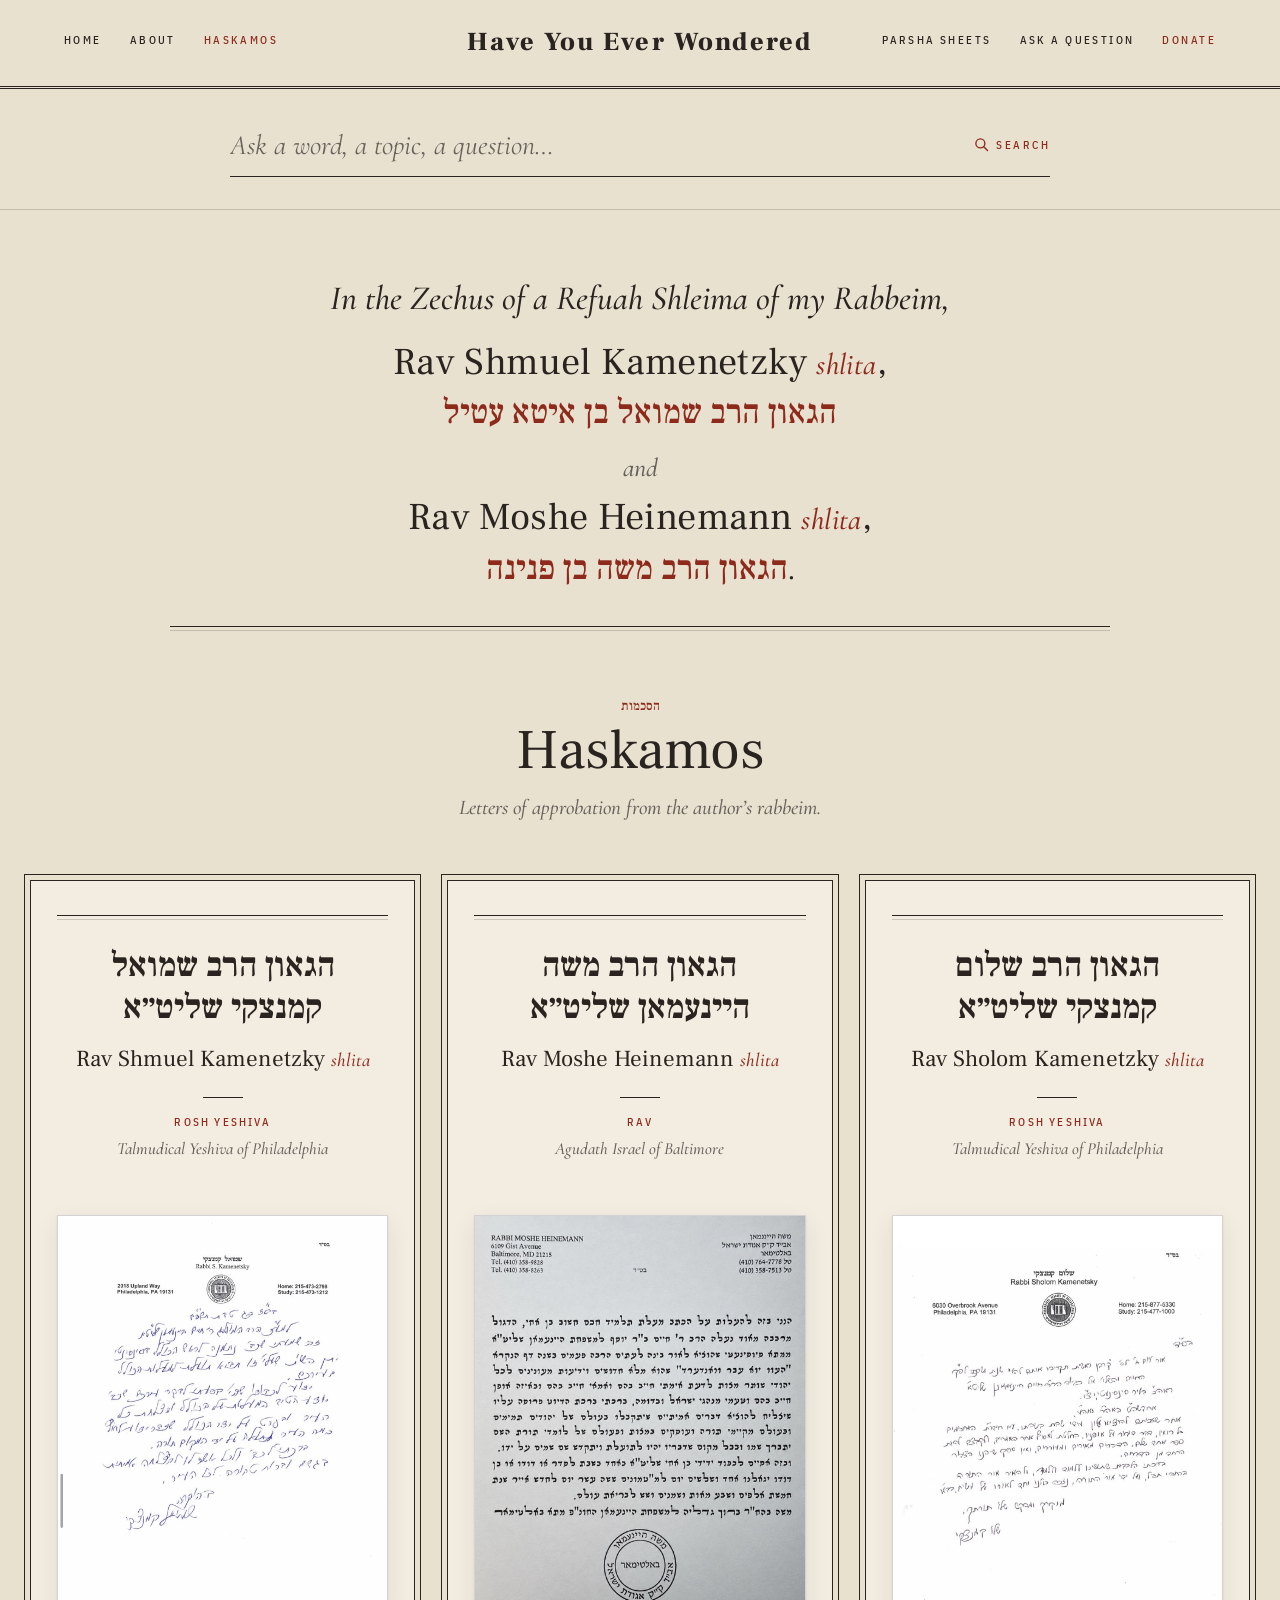
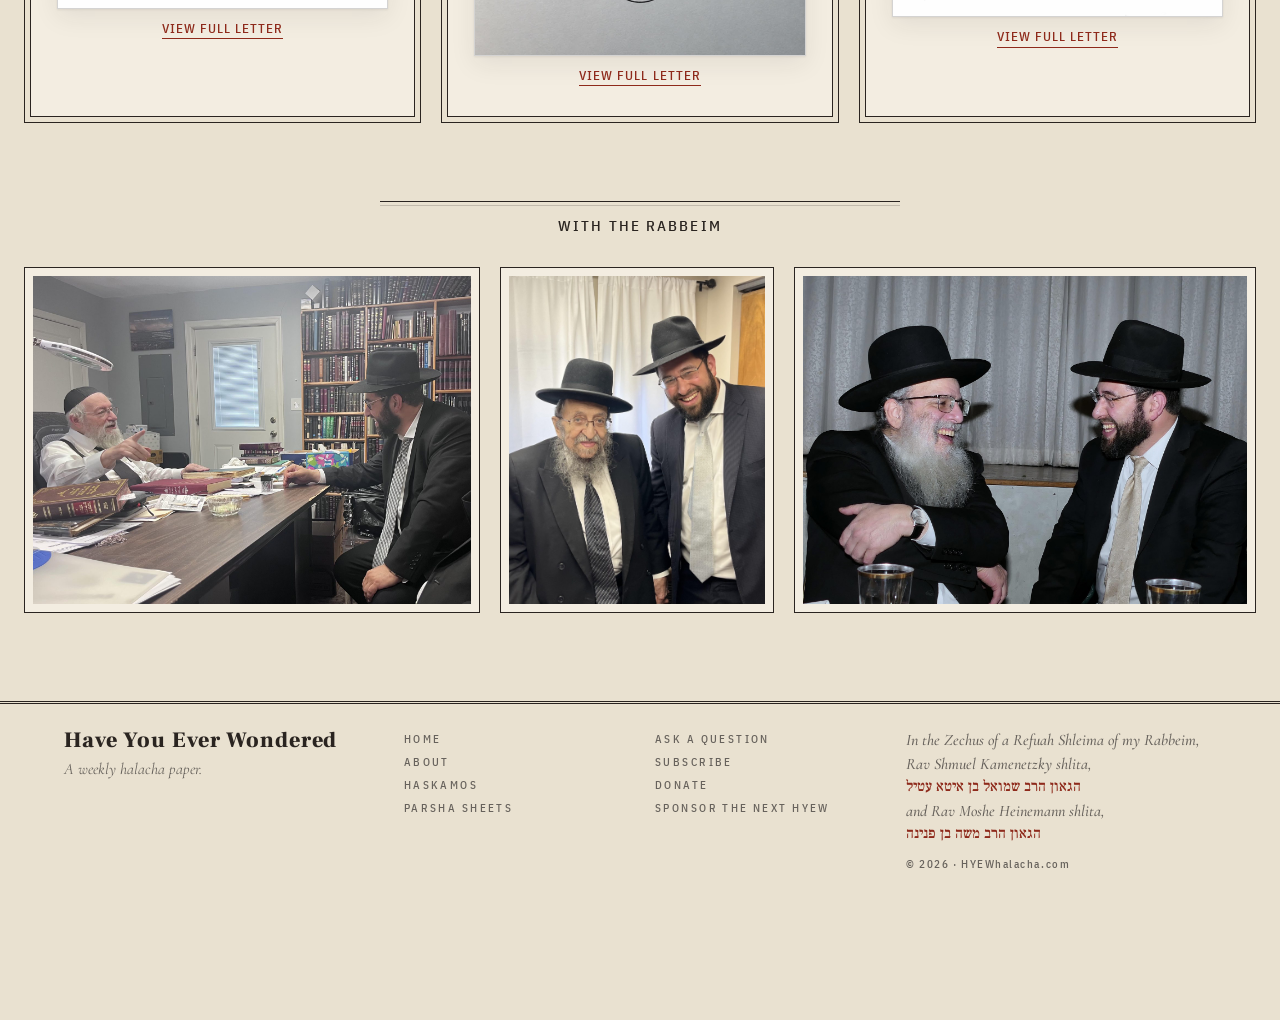
==== haskamos.html @ d913b3d7 "Strip the sample-excerpt label from parsha list leads List excerpts now start with the body text, no" ====
<!doctype html>
<html lang="en-US">
<head>
  <meta charset="utf-8">
  <meta name="viewport" content="width=device-width, initial-scale=1">
  <title>Haskamos — Have You Ever Wondered</title>
  <link rel="preconnect" href="https://fonts.googleapis.com">
  <link rel="preconnect" href="https://fonts.gstatic.com" crossorigin>
  <link href="https://fonts.googleapis.com/css2?family=Cormorant+Garamond:ital,wght@0,400;0,500;0,600;1,400;1,500&family=Frank+Ruhl+Libre:wght@400;500;700;900&family=IBM+Plex+Sans+Condensed:wght@400;500&display=swap" rel="stylesheet">
  <link rel="stylesheet" href="css/styles.css?v=20261117t">
</head>
<body data-page="haskamos" data-base="" data-search="below">
  <div id="site-header"></div>
  <main id="main">
    <div class="wrap hask-page">
      <section class="dedication" aria-label="Dedication">
        <p class="ded-text">
          <span class="ln lead">In the Zechus of a Refuah Shleima of my&nbsp;Rabbeim,</span>
          <span class="nm">Rav Shmuel Kamenetzky <i>shlita</i>,</span>
          <span class="ln"><span class="heb" lang="he" dir="rtl">הגאון הרב שמואל בן איטא עטיל</span></span>
          <span class="and">and</span>
          <span class="nm">Rav Moshe Heinemann <i>shlita</i>,</span>
          <span class="ln"><span class="heb" lang="he" dir="rtl">הגאון הרב משה בן פנינה</span>.</span>
        </p>
        <div class="orn" aria-hidden="true"><span></span></div>
      </section>

      <header class="page-head hask-head">
        <div class="kicker sc red"><span lang="he" dir="rtl">הסכמות</span></div>
        <h1>Haskamos</h1>
        <p class="lede">Letters of approbation from the author’s rabbeim.</p>
      </header>

      <div class="hk-seals">
        <article class="hk-seal" id="rav-shmuel-kamenetzky">
          <div class="hk-orn" aria-hidden="true"><span></span></div>
          <p class="hk-he" lang="he" dir="rtl">הגאון הרב שמואל קמנצקי שליט״א</p>
          <h2>Rav Shmuel Kamenetzky <i>shlita</i></h2>
          <div class="hk-rule" aria-hidden="true"></div>
          <p class="hk-role sc">Rosh Yeshiva</p>
          <p class="hk-place">Talmudical Yeshiva of Philadelphia</p>
          <a class="hk-letter" href="img/haskamos/letter-rav-shmuel-kamenetzky.jpg" target="_blank" rel="noopener" aria-label="Open the full haskama letter from Rav Shmuel Kamenetzky">
            <img src="img/haskamos/letter-rav-shmuel-kamenetzky.jpg" alt="Haskama letter from Rav Shmuel Kamenetzky, full page" loading="lazy" decoding="async">
            <span class="hk-open sc">View full letter</span>
          </a>
        </article>

        <article class="hk-seal" id="rav-moshe-heinemann">
          <div class="hk-orn" aria-hidden="true"><span></span></div>
          <p class="hk-he" lang="he" dir="rtl">הגאון הרב משה היינעמאן שליט״א</p>
          <h2>Rav Moshe Heinemann <i>shlita</i></h2>
          <div class="hk-rule" aria-hidden="true"></div>
          <p class="hk-role sc">Rav</p>
          <p class="hk-place">Agudath Israel of Baltimore</p>
          <a class="hk-letter" href="img/haskamos/letter-rav-moshe-heinemann.jpg" target="_blank" rel="noopener" aria-label="Open the full haskama letter from Rav Moshe Heinemann">
            <img src="img/haskamos/letter-rav-moshe-heinemann.jpg" alt="Haskama letter from Rav Moshe Heinemann, full page" loading="lazy" decoding="async">
            <span class="hk-open sc">View full letter</span>
          </a>
        </article>

        <article class="hk-seal" id="rav-sholom-kamenetzky">
          <div class="hk-orn" aria-hidden="true"><span></span></div>
          <p class="hk-he" lang="he" dir="rtl">הגאון הרב שלום קמנצקי שליט״א</p>
          <h2>Rav Sholom Kamenetzky <i>shlita</i></h2>
          <div class="hk-rule" aria-hidden="true"></div>
          <p class="hk-role sc">Rosh Yeshiva</p>
          <p class="hk-place">Talmudical Yeshiva of Philadelphia</p>
          <a class="hk-letter" href="img/haskamos/letter-rav-sholom-kamenetzky.jpg" target="_blank" rel="noopener" aria-label="Open the full haskama letter from Rav Sholom Kamenetzky">
            <img src="img/haskamos/letter-rav-sholom-kamenetzky.jpg" alt="Haskama letter from Rav Sholom Kamenetzky, full page" loading="lazy" decoding="async">
            <span class="hk-open sc">View full letter</span>
          </a>
        </article>
      </div>


      <section class="hk-photos" aria-label="Photos">
        <div class="hk-photos-head">
          <div class="hk-orn" aria-hidden="true"><span></span></div>
          <h2 class="sc">With the Rabbeim</h2>
        </div>
        <div class="hk-photo-row">
          <a href="img/haskamos/photo-1.jpg" target="_blank" rel="noopener"><img src="img/haskamos/photo-1.jpg" alt="The author with one of his rabbeim" loading="lazy" decoding="async"></a>
          <a href="img/haskamos/photo-2.jpg" target="_blank" rel="noopener"><img src="img/haskamos/photo-2.jpg" alt="The author with one of his rabbeim" loading="lazy" decoding="async"></a>
          <a href="img/haskamos/photo-3.jpg" target="_blank" rel="noopener"><img src="img/haskamos/photo-3.jpg" alt="The author with one of his rabbeim" loading="lazy" decoding="async"></a>
        </div>
      </section>
    </div>
  </main>
  <div id="site-footer"></div>
  <script src="js/data.js?v=20261117t"></script>
  <script src="js/glossary.js?v=20261117t"></script>
  <script src="js/site.js?v=20261117t"></script>
</body>
</html>
---- css/styles.css ----
/* Have You Ever Wondered — homepage prototype
   Palette and type follow “The Daf” (v1c): parchment, oxblood,
   Frank Ruhl Libre, Cormorant Garamond, IBM Plex Sans Condensed.
   No images. Typography only. */
img { max-width: 100%; height: auto; }
:root {
  --pg: #E9E1D0;
  --sheet: #F3EDE1;
  --ink: #2A2420;
  --rule: #2A242033;
  --red: #8E2A1B;
  --mut: #67625C; /* was #6E6862 (4.23:1 on --pg); now 4.64:1 on --pg, 5.18:1 on --sheet */
  --wrap: 1240px;
}

*, *::before, *::after { box-sizing: border-box; }

html { scroll-behavior: smooth; }

body {
  margin: 0;
  background: var(--pg);
  color: var(--ink);
  font: 400 17px/1.45 "Cormorant Garamond", serif;
  font-variant-numeric: oldstyle-nums;
  min-width: 320px;
  padding-bottom: 110px;
  -webkit-font-smoothing: antialiased;
  -moz-osx-font-smoothing: grayscale;
  text-rendering: optimizeLegibility;
  font-optical-sizing: auto;
}
.vh { position: absolute !important; width: 1px; height: 1px; overflow: hidden; clip: rect(0 0 0 0); white-space: nowrap; }
.linkish { background: none; border: 0; padding: 0; color: var(--red); font: inherit; }

a { color: inherit; text-decoration: none; }
button, input { font: inherit; color: inherit; }
button { cursor: pointer; }

p, h1, h2, h3, blockquote, li, a { text-wrap: pretty; }
h1, h2 { text-wrap: balance; }

.sc {
  font: 500 11px/1.2 "IBM Plex Sans Condensed", sans-serif;
  letter-spacing: .22em;
  text-transform: uppercase;
}
.red { color: var(--red); }
.u { border-bottom: 1px solid currentColor; padding-bottom: 3px; }
.don { color: var(--red); border-bottom: 1px solid var(--red); padding-bottom: 3px; }

.btn {
  display: inline-block;
  background: var(--ink);
  color: var(--pg);
  padding: 15px 24px;
  border: 0;
}
.btn.r { background: var(--red); color: var(--sheet); }
.btn:hover, .btn:focus-visible { opacity: .9; }

.wrap { width: min(var(--wrap), calc(100% - 48px)); margin: 0 auto; }

.skip {
  position: absolute;
  left: 12px;
  top: -100vh;
  background: var(--ink); color: var(--pg);
  padding: 8px 12px;
  z-index: 300;
}
.skip:focus { top: 12px; }

/* ---------- Header ---------- */
header.site {
  border-bottom: 3px double var(--ink);
  padding: 22px 48px;
}
body[data-search="below"] header.site {
  display: grid;
  grid-template-columns: 1fr auto 1fr;
  align-items: center;
  gap: 24px;
  padding: 28px 64px;
}
body[data-search="below"] header.site .nav-l { display: flex; gap: 28px; }
body[data-search="below"] header.site .nav-r { display: flex; gap: 28px; justify-content: flex-end; }
body[data-search="below"] .search-in-header { display: none; }

body[data-search="header"] header.site {
  display: grid;
  grid-template-columns: 1fr auto 1fr;
  grid-template-areas:
    "navl brand navr"
    "search search search";
  align-items: center;
  column-gap: 24px;
  row-gap: 16px;
  padding: 22px 64px 20px;
}
body[data-search="header"] header.site .nav-l { display: flex; gap: 28px; grid-area: navl; }
body[data-search="header"] header.site .nav-r { display: flex; gap: 28px; justify-content: flex-end; grid-area: navr; }
body[data-search="header"] .brand { grid-area: brand; text-align: center; }
body[data-search="header"] .search-in-header { grid-area: search; display: block; }
body[data-search="header"] .search-in-header .search-field input { font-size: 22px; }
body[data-search="header"] .search-band { display: none; }

.brand { text-align: center; color: inherit; }
.brand b {
  display: block;
  font: 900 26px/1.15 "Frank Ruhl Libre", serif;
  letter-spacing: .08em;
  font-weight: 900;
}
.brand i {
  display: block;
  font: italic 400 15px/1.2 "Cormorant Garamond", serif;
  color: var(--red);
  margin-top: 4px;
  letter-spacing: .04em;
}
body[data-search="header"] .brand b { font-size: 26px; }

.menu-btn {
  display: none;
  background: none;
  border: 0;
  padding: 0;
  height: 28px;
  color: var(--ink);
  align-items: center;
  gap: 8px;
  justify-self: start;
  box-sizing: border-box;
}
.menu-btn:hover, .menu-btn:focus-visible, .menu-btn.is-open { color: var(--red); }
.menu-btn:focus { outline: none; }
.menu-btn:focus-visible { outline: 1px solid var(--red); outline-offset: 4px; }
.menu-ic {
  display: block;
  width: 18px;
  height: 14px;
  flex-shrink: 0;
  overflow: visible;
}
.menu-ic rect {
  transform-box: fill-box;
  transform-origin: center;
  transition: transform .2s ease, opacity .2s ease;
}
.menu-btn.is-open .menu-ic .b1 { transform: translateY(6px) rotate(45deg); }
.menu-btn.is-open .menu-ic .b2 { opacity: 0; }
.menu-btn.is-open .menu-ic .b3 { transform: translateY(-6px) rotate(-45deg); }
.menu-lbl { line-height: 1; }

/* ---------- Search ---------- */
.search {
  position: relative;
}
.search-field {
  display: flex;
  align-items: center;
  gap: 12px;
  width: 100%;
  background: transparent;
  border: 0;
  border-bottom: 1px solid var(--ink);
  padding: 8px 0 10px;
}
.search-field input {
  flex: 1;
  border: 0;
  background: transparent;
  font: italic 20px/1.2 "Cormorant Garamond", serif;
  padding: 0;
  margin: 0;
  min-width: 0;
  width: 100%;
  outline: none;
  color: var(--ink);
}
.search-field input::placeholder { color: var(--mut); opacity: 1; }
.search-field input[type="search"] { -webkit-appearance: none; appearance: none; }
.search-field input[type="search"]::-webkit-search-decoration,
.search-field input[type="search"]::-webkit-search-cancel-button { -webkit-appearance: none; }
.search-field button[type="submit"] {
  background: none;
  border: 0;
  color: var(--red);
  padding: 0 0 0 8px;
  flex-shrink: 0;
}
.search-field:focus-within { border-bottom-color: var(--red); }

.search-band {
  border-bottom: 1px solid var(--rule);
  padding: 28px 0 32px;
}
.search-band .search { max-width: 820px; margin: 0 auto; }
.search-band .kicker {
  margin: 0 0 10px;
  color: var(--red);
  text-align: center;
}
.search-band .search-field {
  padding: 12px 0 14px;
}
.search-band .search-field input { font-size: 28px; }

.search-drop {
  position: absolute;
  top: calc(100% + 10px);
  left: 0;
  right: 0;
  background: var(--sheet);
  border: 1px solid var(--rule);
  outline: 1px solid var(--rule);
  outline-offset: 4px;
  z-index: 50;
  max-height: min(70vh, 560px);
  overflow: auto;
  padding: 16px 20px 20px;
  box-shadow: none;
}
.search-band .search-drop { left: 0; right: 0; }
.search-drop[hidden], .search-drop:empty { display: none; }

.drop-group { margin-top: 14px; }
.drop-group:first-child { margin-top: 0; }
.drop-group h3 {
  margin: 0 0 8px;
  padding-bottom: 6px;
  border-bottom: 1px solid var(--rule);
  color: var(--red);
  font: 700 12px/1 "Frank Ruhl Libre", serif;
  letter-spacing: .16em;
  text-transform: uppercase;
}
.drop-item {
  display: block;
  width: 100%;
  text-align: left;
  background: none;
  border: 0;
  border-bottom: 1px dotted var(--rule);
  padding: 10px 4px;
  font: 500 18px/1.3 "Cormorant Garamond", serif;
  cursor: pointer;
}
.drop-item:hover, .drop-item:focus-visible { color: var(--red); }
.drop-item .meta {
  display: block;
  margin-top: 2px;
  color: var(--mut);
  font: 500 11px/1.2 "IBM Plex Sans Condensed", sans-serif;
  letter-spacing: .12em;
  text-transform: uppercase;
}
.drop-empty, .drop-more {
  margin: 12px 0 0;
  color: var(--mut);
  font: italic 17px/1.35 "Cormorant Garamond", serif;
}
.drop-more button {
  background: none;
  border: 0;
  color: var(--red);
  padding: 0;
  font: 500 12px/1 "IBM Plex Sans Condensed", sans-serif;
  letter-spacing: .18em;
  text-transform: uppercase;
  border-bottom: 1px solid var(--red);
  padding-bottom: 2px;
}
mark {
  background: transparent;
  color: var(--red);
  font-weight: 500;
  padding: 0;
}

/* ---------- Topics + paper layout ---------- */
.layout-main { margin-top: 48px; }
body[data-paper="rail"] .layout-main {
  display: grid;
  grid-template-columns: 1fr minmax(320px, 400px);
  grid-template-areas:
    "topics paper"
    "past   past";
  gap: 0 56px;
  align-items: stretch;
}
/* Rail mode: the slot dissolves so the paper and Past weeks become grid
   items. The paper stretches to the topics column's height (contain:size
   keeps its long text from setting the row height), and Past weeks runs as
   a full-width row under both columns. */
body[data-paper="rail"] .paper-slot { display: contents; }
body[data-paper="rail"] .topics-sec { grid-area: topics; }
body[data-paper="below"] .layout-main {
  display: flex;
  flex-direction: column;
  gap: 0;
}

.topics-sec .kicker { margin: 0 0 6px; }
.topics-sec h1 {
  font: 400 48px/1.02 "Frank Ruhl Libre", serif;
  margin: 0 0 28px;
  letter-spacing: -.01em;
}

/* Topics: a grouped editorial index (no boxes). */
.topics-index { display: grid; gap: 40px 44px; }
body[data-paper="below"] .topics-index { grid-template-columns: repeat(5, minmax(0, 1fr)); }
body[data-paper="rail"] .topics-index {
  display: block;
  columns: 2;
  column-gap: 52px;
}
body[data-paper="rail"] .tgroup { break-inside: avoid; margin-bottom: 36px; }
body[data-paper="rail"] .tgroup:last-child { margin-bottom: 0; }

.tg-h {
  margin: 0;
  padding: 0 0 10px;
  color: var(--red);
  border-bottom: 1px solid var(--ink);
}
.tgroup ul { list-style: none; margin: 0; padding: 0; }
.tgroup li { border-bottom: 1px solid var(--rule); }
.tgroup li:last-child { border-bottom: 0; }

.topic {
  display: flex;
  align-items: center;
  justify-content: space-between;
  gap: 12px;
  width: 100%;
  padding: 14px 0 13px;
  background: none;
  border: 0;
  text-align: left;
  cursor: pointer;
  transition: color .18s ease;
}
.topic .tx { display: block; min-width: 0; }
.topic .en {
  display: block;
  font: 500 22px/1.15 "Cormorant Garamond", serif;
  transition: transform .2s ease, color .18s ease;
}
.topic .he {
  display: block;
  margin-top: 4px;
  font: 400 16px/1.25 "Frank Ruhl Libre", serif;
  color: var(--mut);
  text-align: left;
  unicode-bidi: plaintext;
}
.topic .ar {
  flex-shrink: 0;
  color: var(--red);
  font: 400 18px/1 "Frank Ruhl Libre", serif;
  opacity: 0;
  transform: translateX(-6px);
  transition: opacity .18s ease, transform .2s ease;
}
.topic:hover .en, .topic:focus-visible .en { color: var(--red); }
.topic:hover .ar, .topic:focus-visible .ar { opacity: 1; transform: none; }
.topic:focus { outline: none; }
.topic:focus-visible { outline: 1px solid var(--red); outline-offset: 3px; }
@media (hover: none) { .topic .ar { opacity: .85; transform: none; } }

body[data-paper="below"] .paper-slot {
  display: grid;
  grid-template-columns: 1fr 220px;
  gap: 40px;
  margin-top: 72px;
  align-items: start;
}

/* ---------- Paper (from v1c) ---------- */
.paper {
  background: var(--sheet);
  border: 1px solid var(--rule);
  outline: 1px solid var(--rule);
  outline-offset: 6px;
  padding: 44px 52px 0;
  position: relative;
  overflow: hidden;
}
body[data-paper="below"] .paper { height: 860px; }
body[data-paper="rail"] .paper {
  grid-area: paper;
  padding: 26px 24px 0;
  height: auto;
  min-height: 680px;
  contain: size;
}

.mast { text-align: center; border-bottom: 3px double var(--ink); padding-bottom: 14px; }
.mast .row { display: flex; justify-content: space-between; color: var(--mut); gap: 8px; }
.mast .t {
  font: italic 500 40px/1 "Cormorant Garamond", serif;
  margin: 14px 0 4px;
}
.mast .t span { color: var(--red); }
.mast .sub {
  font: 700 11px/1 "Frank Ruhl Libre", serif;
  letter-spacing: .5em;
  margin-right: -.5em;
}
body[data-paper="rail"] .mast .t { font-size: 28px; margin: 10px 0 4px; }
body[data-paper="rail"] .mast { padding-bottom: 10px; }

.paper h2, .paper .sheet-title {
  font: 500 32px/1.12 "Frank Ruhl Libre", serif;
  text-align: center;
  margin: 26px 0 6px;
  letter-spacing: -.01em;
}
.paper .sheet-title em, .paper h2 em { font-family: "Cormorant Garamond", serif; color: var(--red); font-style: italic; }
.byline { text-align: center; color: var(--mut); margin-bottom: 12px; }
.spline {
  text-align: center;
  font: italic 16px "Cormorant Garamond", serif;
  color: var(--mut);
  margin: 0 0 18px;
}
body[data-paper="rail"] .paper h2 { font-size: 22px; margin: 16px 0 6px; }
body[data-paper="rail"] .spline { font-size: 14px; margin-bottom: 12px; }
body[data-paper="rail"] .spline a.u { display: inline-block; margin-top: 2px; }

.cols {
  columns: 2;
  column-gap: 34px;
  column-rule: 1px solid var(--rule);
  text-align: justify;
  hyphens: auto;
  -webkit-hyphens: auto;
  font-size: 17px;
  line-height: 1.45;
}
body[data-paper="rail"] .cols {
  columns: 1;
  column-rule: none;
  font-size: 16px;
  text-align: left;
}
.cols p { margin: 0 0 .7em; }
.cols h3 {
  font: 700 13px/1.2 "Frank Ruhl Libre", serif;
  letter-spacing: .14em;
  text-transform: uppercase;
  color: var(--red);
  margin: 14px 0 6px;
  break-after: avoid;
  text-align: left;
}
.cols .q {
  font: italic 500 19px/1.35 "Cormorant Garamond", serif;
  border-left: 2px solid var(--red);
  padding-left: 12px;
  text-align: left;
}
.dc::first-letter {
  float: left;
  font: 900 58px/.8 "Frank Ruhl Libre", serif;
  color: var(--red);
  padding: 5px 7px 0 0;
}
body[data-paper="rail"] .dc::first-letter { font-size: 46px; }
sup {
  font: 600 10px "IBM Plex Sans Condensed", sans-serif;
  color: var(--red);
  margin-left: 1px;
}
.bl {
  column-span: all;
  border-top: 1px solid var(--ink);
  border-bottom: 1px solid var(--ink);
  margin: 12px 0 16px;
  padding: 12px 4px;
  display: grid;
  grid-template-columns: 150px 1fr;
  gap: 18px;
  text-align: left;
}
body[data-paper="rail"] .bl {
  grid-template-columns: 1fr;
  gap: 8px;
  column-span: none;
}
.bl b {
  font: 700 12px/1.3 "Frank Ruhl Libre", serif;
  letter-spacing: .18em;
  text-transform: uppercase;
  color: var(--red);
}
.bl ul { margin: 0; padding: 0; list-style: none; columns: 2; column-gap: 24px; column-rule: none; }
body[data-paper="rail"] .bl ul { columns: 1; }
.bl li { padding-left: 16px; text-indent: -16px; font-size: 16.5px; }
.bl li::before { content: "§ "; color: var(--red); }
.fn {
  column-span: all;
  border-top: 1px solid var(--rule);
  padding-top: 8px;
  font-size: 13.5px;
  line-height: 1.35;
  columns: 2;
  column-gap: 34px;
  color: #4a423b;
}
body[data-paper="rail"] .fn { columns: 1; column-span: none; }
.fn p { margin: 0 0 3px; }
.fn sup { margin-right: 3px; }

.fade {
  position: absolute;
  left: 0; right: 0; bottom: 0;
  height: 230px;
  background: linear-gradient(rgba(243,237,225,0) 0%, rgba(243,237,225,.92) 38%, var(--sheet) 58%);
  display: flex;
  align-items: flex-end;
  justify-content: center;
  padding-bottom: 28px;
  pointer-events: none;
}
.fade a, .fade button { pointer-events: auto; }
body[data-paper="rail"] .fade { height: 260px; }
.fade a, .fade button {
  background: var(--red);
  color: var(--sheet);
  padding: 16px 30px;
  font: 500 13px/1 "IBM Plex Sans Condensed", sans-serif;
  letter-spacing: .24em;
  text-transform: uppercase;
  border: 0;
}

/* ---------- Past weeks ---------- */
.side h4 {
  font: 700 15px/1 "Frank Ruhl Libre", serif;
  letter-spacing: .06em;
  margin: 0 0 6px;
  color: var(--red);
}
.past { list-style: none; padding: 0; margin: 0; }
.past li { padding: 12px 0; border-bottom: 1px dotted var(--rule); }
.past .w { display: block; color: var(--mut); margin-bottom: 4px; }
.past button, .past a {
  display: block;
  width: 100%;
  text-align: left;
  background: none;
  border: 0;
  padding: 0;
  font: 500 19px/1.2 "Cormorant Garamond", serif;
  cursor: pointer;
}
body[data-paper="rail"] .side {
  grid-area: past;
  margin-top: 64px;
  border-top: 1px solid var(--ink);
  padding-top: 14px;
}
body[data-paper="rail"] .side h4 { margin: 0 0 4px; }
body[data-paper="rail"] .past {
  display: grid;
  grid-template-columns: repeat(5, minmax(0, 1fr));
  gap: 0 32px;
}
body[data-paper="rail"] .past li { border-bottom: 0; padding: 12px 0 0; }
.past button:hover, .past a:hover,
.past button:focus-visible, .past a:focus-visible { color: var(--red); }
.past a:hover .ex, .past a:focus-visible .ex { color: var(--mut); }
.past .ex,
.sheet-list .ex {
  display: block;
  margin-top: 6px;
  font: italic 500 17px/1.4 "Cormorant Garamond", serif;
  color: var(--mut);
}
.past .ex { margin-top: 4px; font-size: 16px; line-height: 1.35; }
body[data-paper="rail"] .past .ex {
  display: -webkit-box;
  -webkit-line-clamp: 1;
  -webkit-box-orient: vertical;
  overflow: hidden;
  font-size: 15px;
  margin-top: 3px;
}

/* ---------- Dedication, ask, donate, haskamos, footer ---------- */
.ded {
  text-align: center;
  margin: 64px 0 0;
  padding: 16px 0;
  border-top: 1px solid var(--ink);
  border-bottom: 1px solid var(--ink);
  font: italic 400 20px/1.3 "Cormorant Garamond", serif;
}
.ded span { color: var(--red); font-style: normal; }

.sec {
  margin-top: 70px;
  display: grid;
  grid-template-columns: repeat(3, 1fr);
  border-top: 1px solid var(--ink);
}
.sec > div { padding: 28px 32px 36px; border-right: 1px solid var(--rule); }
.sec > div:first-child { padding-left: 0; }
.sec > div:last-child { border: 0; padding-right: 0; }
.sec h2 { font: 400 38px/1.04 "Frank Ruhl Libre", serif; margin: 10px 0 0; }
.sec h2 i { font-family: "Cormorant Garamond", serif; }
.sec p { font-size: 19px; margin: 12px 0; }
.note { font: italic 15px "Cormorant Garamond", serif; color: var(--mut); }

.chips { display: flex; gap: 6px; flex-wrap: wrap; margin: 14px 0; }
.chips button, .chips span {
  border: 1px solid var(--ink);
  padding: 7px 11px;
  font: 500 14px "IBM Plex Sans Condensed", sans-serif;
  background: transparent;
  color: var(--ink);
}
.chips button.on, .chips span.on { background: var(--ink); color: var(--pg); }

.newsletter input[type="email"] {
  width: 100%;
  background: transparent;
  border: 0;
  border-bottom: 1px solid var(--ink);
  font: italic 19px "Cormorant Garamond", serif;
  padding: 10px 0;
  margin: 6px 0 14px;
  outline: none;
  border-radius: 0;
}
.newsletter input[type="email"]::placeholder { color: var(--mut); opacity: 1; }
.newsletter input[type="email"]:focus { border-bottom-color: var(--red); }

.hask {
  margin-top: 64px;
  border-top: 1px solid var(--rule);
  padding-top: 18px;
  display: grid;
  grid-template-columns: 160px 1fr;
  gap: 48px;
  font-size: 15.5px;
  color: var(--mut);
}
.hask b { font: 500 15px "Frank Ruhl Libre", serif; color: var(--ink); }

footer.site {
  margin-top: 64px;
  border-top: 3px double var(--ink);
  padding: 24px 64px 40px;
  display: grid;
  grid-template-columns: 1.4fr 1fr 1fr 1.4fr;
  gap: 30px;
  color: var(--mut);
}
footer.site a { display: block; line-height: 2.1; }
footer.site a:hover, footer.site a:focus-visible { color: var(--red); }
.foot-brand {
  font: 900 22px/1.15 "Frank Ruhl Libre", serif;
  letter-spacing: .04em;
  text-transform: none;
  color: var(--ink);
  display: block;
  margin-bottom: 6px;
}
.foot-sub {
  text-transform: none;
  letter-spacing: 0;
  font: italic 16px "Cormorant Garamond", serif;
}

/* ---------- In-page views (search results, topic) ---------- */
.view[hidden] { display: none !important; }
.view-head { margin: 40px 0 28px; }
.view-head .back {
  background: none;
  border: 0;
  padding: 0;
  color: var(--red);
  margin-bottom: 14px;
}
.view-head h1 {
  font: 400 44px/1.05 "Frank Ruhl Libre", serif;
  margin: 8px 0 0;
}
.view-head .he {
  display: block;
  margin-top: 6px;
  font: 400 22px/1.2 "Frank Ruhl Libre", serif;
  color: var(--mut);
  text-align: left;
  direction: ltr;
}
.view-head .sub {
  margin: 10px 0 0;
  color: var(--mut);
  font: italic 18px "Cormorant Garamond", serif;
}

.result-group { margin: 0 0 48px; }
.result-group h2 {
  font: 700 13px/1 "Frank Ruhl Libre", serif;
  letter-spacing: .18em;
  text-transform: uppercase;
  color: var(--red);
  border-bottom: 1px solid var(--ink);
  padding-bottom: 8px;
  margin: 0 0 0;
}
.result-list { list-style: none; margin: 0; padding: 0; }
.result-list li { border-bottom: 1px dotted var(--rule); }
.result-list button, .result-list a {
  display: block;
  width: 100%;
  text-align: left;
  background: none;
  border: 0;
  padding: 16px 4px;
  cursor: pointer;
}
.result-list .q, .result-list .t {
  font: 500 22px/1.25 "Cormorant Garamond", serif;
  display: block;
}
.result-list button:hover .q, .result-list button:hover .t,
.result-list button:focus-visible .q, .result-list button:focus-visible .t { color: var(--red); }
.result-list .meta {
  display: block;
  margin-top: 4px;
  color: var(--mut);
  font: 500 11px/1.2 "IBM Plex Sans Condensed", sans-serif;
  letter-spacing: .14em;
  text-transform: uppercase;
}
.empty {
  font: italic 20px/1.4 "Cormorant Garamond", serif;
  color: var(--mut);
  margin: 12px 0 40px;
}

.topic-chip {
  border: 1px solid var(--rule);
  background: transparent;
  padding: 6px 10px;
  font: 500 12px/1 "IBM Plex Sans Condensed", sans-serif;
  letter-spacing: .12em;
  text-transform: uppercase;
  color: var(--ink);
}
.topic-chip:hover, .topic-chip:focus-visible {
  border-color: var(--red);
  color: var(--red);
}

/* ---------- Mobile menu ---------- */
.mobile-menu {
  position: fixed;
  inset: 0;
  background: var(--pg);
  z-index: 90;
  padding: 28px 32px 48px;
  overflow: auto;
}
.mobile-menu[hidden] { display: none; }
.mobile-menu .mm-top {
  display: flex;
  justify-content: space-between;
  align-items: flex-start;
  border-bottom: 3px double var(--ink);
  padding-bottom: 20px;
  margin-bottom: 28px;
}
.mobile-menu nav a {
  display: block;
  font: 400 32px/1.35 "Frank Ruhl Libre", serif;
  padding: 6px 0;
}
.mobile-menu nav a:hover { color: var(--red); }
.mm-close {
  background: none;
  border: 0;
  font: 500 11px/1 "IBM Plex Sans Condensed", sans-serif;
  letter-spacing: .18em;
  text-transform: uppercase;
  color: var(--ink);
  padding: 8px 0;
}

/* ---------- Prototype switcher ---------- */
.proto {
  position: fixed;
  right: 16px;
  bottom: 16px;
  z-index: 70;
  width: 248px;
  background: var(--sheet);
  border: 1px solid var(--ink);
  padding: 12px 14px 14px;
  color: var(--ink);
}
.proto h2 {
  font: 500 10px/1 "IBM Plex Sans Condensed", sans-serif;
  letter-spacing: .18em;
  text-transform: uppercase;
  margin: 0 0 10px;
  color: var(--mut);
  display: flex;
  justify-content: space-between;
  align-items: center;
}
.proto .tog {
  background: none;
  border: 0;
  padding: 0;
  font: 500 10px/1 "IBM Plex Sans Condensed", sans-serif;
  letter-spacing: .14em;
  text-transform: uppercase;
  color: var(--red);
}
.proto fieldset {
  border: 0;
  margin: 0 0 10px;
  padding: 0;
}
.proto legend {
  font: 700 11px/1 "Frank Ruhl Libre", serif;
  letter-spacing: .08em;
  text-transform: uppercase;
  margin: 0 0 6px;
  color: var(--red);
  padding: 0;
}
.proto label {
  display: block;
  font: 400 14px/1.45 "Cormorant Garamond", serif;
  letter-spacing: 0;
  text-transform: none;
  cursor: pointer;
}
.proto input { margin: 0 6px 0 0; accent-color: var(--red); }
.proto.is-min .proto-body { display: none; }
.proto.is-min { width: auto; padding: 8px 10px; }

/* ---------- Coming-soon pages ---------- */
.soon {
  min-height: 48vh;
  padding: 80px 0 100px;
  text-align: center;
}
.soon h1 { font: 400 48px/1.1 "Frank Ruhl Libre", serif; margin: 0 0 12px; }
.soon p { font: italic 22px/1.4 "Cormorant Garamond", serif; color: var(--mut); margin: 0 0 24px; }

/* ---------- Responsive ---------- */
@media (max-width: 1100px) {
  body[data-search="below"] header.site { padding: 22px 32px; }
  body[data-search="header"] header.site { padding: 18px 32px 16px; }
  footer.site { padding: 24px 32px 40px; }
  body[data-paper="rail"] .layout-main {
    grid-template-columns: 1fr minmax(280px, 340px);
    gap: 32px;
  }
  .topics-sec h1 { font-size: 40px; }
  body[data-paper="below"] .topics-index { grid-template-columns: repeat(3, minmax(0, 1fr)); }
  body[data-paper="rail"] .topics-index { column-gap: 36px; }
  body[data-paper="rail"] .past { grid-template-columns: repeat(3, minmax(0, 1fr)); gap: 8px 28px; }
  .hask { gap: 24px; }
}

@media (max-width: 900px) {
  .menu-btn { display: inline-flex; }
  body[data-search="below"] header.site,
  body[data-search="header"] header.site {
    display: grid;
    grid-template-columns: minmax(4.75rem, 1fr) minmax(0, auto) minmax(4.75rem, 1fr);
    gap: 8px;
    padding: 14px 16px;
    align-items: center;
    position: sticky;
    top: 0;
    z-index: 100;
    background: var(--pg);
  }
  body[data-search="below"] header.site .nav-l,
  body[data-search="below"] header.site .nav-r,
  body[data-search="header"] header.site .nav-l,
  body[data-search="header"] header.site .nav-r { display: none; }
  /* In header-search mode, search moves to a full-width second row.
     The first row keeps equal side columns so the name stays centered. */
  body[data-search="header"] header.site {
    grid-template-columns: minmax(4.75rem, 1fr) minmax(0, auto) minmax(4.75rem, 1fr);
    grid-template-areas:
      "menu brand ."
      "search search search";
  }
  body[data-search="header"] .menu-btn { grid-area: menu; }
  body[data-search="header"] .brand { grid-area: brand; }
  body[data-search="header"] .search-in-header { grid-area: search; display: block; }
  .brand { min-width: 0; text-align: center; justify-self: center; }
  .brand b {
    font-size: 18px;
    letter-spacing: .04em;
    line-height: 1.15;
  }
  body[data-search="header"] .brand b { font-size: 18px; }
  body.menu-open { overflow: hidden; }
  body.menu-open .mobile-menu .mm-top { display: none; }

  body[data-paper="rail"] .layout-main,
  body[data-paper="below"] .paper-slot {
    display: flex;
    flex-direction: column;
    gap: 40px;
  }
  body[data-paper="below"] .topics-index,
  body[data-paper="rail"] .topics-index { display: block; columns: 2; column-gap: 36px; }
  body[data-paper="below"] .tgroup { break-inside: avoid; margin-bottom: 32px; }
  body[data-paper="rail"] .side { margin-top: 0; }
  body[data-paper="rail"] .past { grid-template-columns: repeat(2, minmax(0, 1fr)); }
  body[data-paper="below"] .paper,
  body[data-paper="rail"] .paper {
    height: 720px;
    padding: 28px 24px 0;
  }
  body[data-paper="below"] .cols,
  body[data-paper="rail"] .cols {
    columns: 1;
    column-rule: none;
    text-align: left;
  }
  body[data-paper="below"] .bl,
  body[data-paper="rail"] .bl { grid-template-columns: 1fr; }
  body[data-paper="below"] .bl ul,
  body[data-paper="rail"] .bl ul { columns: 1; }
  body[data-paper="below"] .fn,
  body[data-paper="rail"] .fn { columns: 1; }
  body[data-paper="below"] .mast .t,
  body[data-paper="rail"] .mast .t { font-size: 30px; }
  body[data-paper="below"] .paper h2,
  body[data-paper="rail"] .paper h2 { font-size: 24px; }

  .sec { grid-template-columns: 1fr; border-top: 0; }
  .sec > div {
    border-right: 0;
    border-top: 1px solid var(--ink);
    padding: 28px 0 32px;
  }
  .hask { grid-template-columns: 1fr; gap: 16px; }
  footer.site { grid-template-columns: 1fr 1fr; padding: 24px 20px 40px; }
  .wrap { width: calc(100% - 40px); }
  .search-band { padding: 20px 0 24px; }
  .search-band .search-field input { font-size: 22px; }
  .sec h2 { font-size: 32px; }
  .topics-sec h1 { font-size: 36px; margin-bottom: 20px; }
  .proto { right: 10px; bottom: 10px; }
}

@media (max-width: 560px) {
  footer.site { grid-template-columns: 1fr; }
  .brand b { font-size: 16px; letter-spacing: .03em; }
  .layout-main { margin-top: 28px; }
  body[data-paper="below"] .topics-index,
  body[data-paper="rail"] .topics-index { columns: 1; }
  body[data-paper="rail"] .past { grid-template-columns: 1fr; }
  .topic .en { font-size: 21px; }
}

/* =====================================================================
   v3 additions: shared header states, sheet readability, archive, parsha,
   single sheet, share, haskamos, glossary.
   ===================================================================== */
.nav-l a[aria-current="page"], .nav-r a[aria-current="page"]:not(.don) { color: var(--red); }
.nav-l a, .nav-r a { padding-bottom: 3px; border-bottom: 1px solid transparent; }
.nav-l a:hover, .nav-r a:hover { color: var(--red); }
.mobile-menu nav a[aria-current="page"] { color: var(--red); }

.result-list a:hover .q, .result-list a:hover .t,
.result-list a:focus-visible .q, .result-list a:focus-visible .t { color: var(--red); }
a.topic { color: inherit; }
.past li.all { border-bottom: 0; }
.past li.all a { display: inline; width: auto; font: 500 11px/1.2 "IBM Plex Sans Condensed", sans-serif; color: var(--red); }

/* ---------- Sheet text readability ----------
   Same face (Cormorant Garamond) but at weight 500, larger size, darker ink,
   1.65 leading and a ~68-character measure. */
.cols {
  color: #221C18;              /* 14.6:1 on the sheet */
  font-weight: 500;
  font-size: 17px;
  line-height: 1.62;
  text-rendering: optimizeLegibility;
  -webkit-font-smoothing: antialiased;
  -moz-osx-font-smoothing: grayscale;
  font-kerning: normal;
  font-variant-ligatures: common-ligatures;
}
body[data-paper="rail"] .cols { font-size: 16.5px; line-height: 1.6; }
.cols .q { font-size: 19.5px; font-weight: 600; }
.fn { font-size: 14.5px; line-height: 1.45; color: #3E3731; font-weight: 500; }
.bl li { font-size: 17px; }

/* ---------- Page heads, crumbs, lists ---------- */
.page-head { text-align: center; margin: 56px auto 40px; max-width: 760px; }
.page-head h1 { font: 400 56px/1.02 "Frank Ruhl Libre", serif; margin: 8px 0 0; letter-spacing: -.01em; }
.page-head .lede { font: italic 500 21px/1.45 "Cormorant Garamond", serif; color: var(--mut); margin: 14px 0 0; }
.page-head .he-big { font: 500 30px/1.2 "Frank Ruhl Libre", serif; color: var(--red); margin-top: 8px; }
.kicker [lang="he"] { font-family: "Frank Ruhl Libre", serif; letter-spacing: 0; font-size: 13px; }
.book-jump { display: flex; justify-content: center; flex-wrap: wrap; gap: 10px 14px; margin: 26px 0 0; color: var(--mut); }
.book-jump a { color: var(--ink); border-bottom: 1px solid var(--rule); padding-bottom: 3px; }
.book-jump a:hover { color: var(--red); border-color: var(--red); }
.crumbs { display: flex; flex-wrap: wrap; gap: 8px; margin: 28px 0 0; color: var(--mut); }
.crumbs a:hover { color: var(--red); }
.crumbs [aria-current] { color: var(--ink); }

.sheet-list { list-style: none; margin: 0; padding: 0; border-top: 1px solid var(--ink); }
.sheet-list li { border-bottom: 1px solid var(--rule); }
.sheet-list a { display: grid; grid-template-columns: 70px 1fr; column-gap: 20px; padding: 18px 0 17px; }
.sheet-list .yr { grid-row: span 2; color: var(--red); padding-top: 7px; }
.sheet-list .t { font: 500 23px/1.25 "Cormorant Garamond", serif; }
.sheet-list .meta { color: var(--mut); margin-top: 6px; letter-spacing: .12em; }
.sheet-list a:hover .t, .sheet-list a:focus-visible .t { color: var(--red); }
.sheet-list.big .t { font-size: 27px; }
.sheet-list .ex { margin: 6px 0 0; }
@media (max-width: 640px) {
  .sheet-list .ex, body[data-paper="below"] .past .ex {
    display: -webkit-box;
    -webkit-line-clamp: 2;
    -webkit-box-orient: vertical;
    overflow: hidden;
  }
}

/* ---------- Archive: the five chumashim ---------- */
.books { border-top: 3px double var(--ink); }
.book { display: grid; grid-template-columns: 230px 1fr; gap: 40px; padding: 34px 0 36px; border-bottom: 1px solid var(--ink); scroll-margin-top: 20px; }
.book-h .bk-num { color: var(--red); display: block; }
.book-h h2 { font: 400 40px/1.05 "Frank Ruhl Libre", serif; margin: 8px 0 4px; }
.book-h .he { display: block; font: 500 26px/1.2 "Frank Ruhl Libre", serif; color: var(--mut); text-align: left; }
.parshiyos { list-style: none; margin: 0; padding: 0; columns: 3; column-gap: 44px; }
.parshiyos li { break-inside: avoid; }
.parshiyos a { display: flex; align-items: baseline; gap: 8px; padding: 9px 0 8px; border-bottom: 1px dotted var(--rule); }
.parshiyos .en { font: 500 21px/1.2 "Cormorant Garamond", serif; white-space: nowrap; }
.parshiyos .dots { flex: 1; }
.parshiyos .he { font: 400 17px/1.2 "Frank Ruhl Libre", serif; white-space: nowrap; }
.parshiyos .n { width: 14px; color: var(--red); font-size: 14px; text-align: right; flex-shrink: 0; }
.parshiyos li.has .en { color: var(--ink); }
.parshiyos li.has .he { color: var(--ink); }
.parshiyos li.none .en, .parshiyos li.none .he { color: var(--mut); font-weight: 400; }
.parshiyos li.none .en { font-style: italic; }
.parshiyos a:hover .en, .parshiyos a:focus-visible .en, .parshiyos a:hover .he { color: var(--red); }
.latest { margin-top: 64px; }
.latest .tg-h, .more-on .tg-h { margin-bottom: 0; border-bottom: 0; }
.legend { text-align: center; color: var(--mut); margin-top: 16px; }

/* ---------- One parsha ---------- */
.parsha-head { margin-bottom: 32px; }
.pn { display: flex; justify-content: space-between; gap: 20px; margin: 40px 0 0; padding-top: 18px; border-top: 1px solid var(--ink); color: var(--red); }
.pn a:hover { text-decoration: underline; text-underline-offset: 4px; }

/* ---------- Single sheet ---------- */
.single { display: grid; grid-template-columns: minmax(0, 780px) 260px; gap: 56px; justify-content: center; margin-top: 28px; align-items: start; }
.paper.full { padding: 52px 64px 48px; overflow: visible; }
.paper.full .mast .t { font-size: 46px; }
.paper.full .sheet-title { font-size: 38px; margin: 30px 0 8px; }
.paper.full .cols {
  columns: 1; column-rule: none; text-align: left; hyphens: manual;
  font-size: 19px; line-height: 1.66; max-width: 68ch; margin: 0 auto;
}
.paper.full .cols p { margin: 0 0 .85em; }
.paper.full .cols h3 { font-size: 14px; margin: 26px 0 8px; }
.paper.full .dc::first-letter { font-size: 70px; }
.paper.full .bl { grid-template-columns: 1fr; gap: 10px; margin: 22px 0 24px; padding: 16px 4px; }
.paper.full .bl ul { columns: 1; }
.paper.full .bl li { font-size: 18.5px; line-height: 1.5; margin-bottom: 4px; }
.paper.full .fn { columns: 1; font-size: 15px; line-height: 1.5; margin-top: 26px; padding-top: 12px; }
.paper.full .fn p { margin-bottom: 4px; }
.paper.full .disclaimer { max-width: 68ch; margin: 22px auto 0; color: var(--mut); font: italic 16px/1.4 "Cormorant Garamond", serif; border-top: 1px solid var(--rule); padding-top: 10px; }
.single-side { position: sticky; top: 24px; }
.single-side h2 { margin: 0 0 6px; color: var(--red); }
.single-side p { margin: 0 0 20px; font: 500 19px/1.35 "Cormorant Garamond", serif; }
.single-side p a { border-bottom: 1px solid var(--rule); }
.single-side p a:hover { color: var(--red); border-color: var(--red); }
.single-side [lang="he"] { font-family: "Frank Ruhl Libre", serif; font-size: 16px; }
.single-side .topic-chips { display: flex; flex-wrap: wrap; gap: 8px; margin-bottom: 26px; }
.meta-block { border-top: 1px solid var(--ink); padding-top: 14px; }
.share { border-top: 1px solid var(--ink); padding-top: 14px; display: flex; flex-direction: column; gap: 8px; }
.share-btn {
  display: flex; align-items: center; justify-content: space-between;
  background: transparent; border: 1px solid var(--ink); color: var(--ink);
  padding: 11px 14px; font: 500 12px/1 "IBM Plex Sans Condensed", sans-serif;
  letter-spacing: .16em; text-transform: uppercase; text-align: left;
}
.share-btn::after { content: "→"; font-family: "Frank Ruhl Libre", serif; letter-spacing: 0; }
.share-btn:hover, .share-btn:focus-visible { background: var(--ink); color: var(--pg); }
.share-btn.native { background: var(--red); border-color: var(--red); color: var(--sheet); }
.share-btn.ok { background: var(--red); border-color: var(--red); color: var(--sheet); }
.share-btn[hidden] { display: none; }
.share-status { min-height: 1.2em; margin: 2px 0 0; color: var(--mut); font: italic 15px "Cormorant Garamond", serif; }
.sheet-pn { align-items: stretch; max-width: 1096px; margin-left: auto; margin-right: auto; }
.sheet-pn a { display: flex; flex-direction: column; gap: 6px; max-width: 46%; }
.sheet-pn a.nx { text-align: right; margin-left: auto; }
.sheet-pn .t { font: 500 21px/1.25 "Cormorant Garamond", serif; color: var(--ink); }
.sheet-pn a:hover .t { color: var(--red); }
.more-on { max-width: 1096px; margin: 56px auto 0; }

/* ---------- Haskamos ---------- */
.dedication { max-width: 940px; margin: 64px auto 24px; text-align: center; }
.orn { display: flex; align-items: center; gap: 18px; color: var(--red); }
.orn span { flex: 1; height: 0; border-top: 1px solid var(--ink); position: relative; }
.orn span::after { content: ""; position: absolute; left: 0; right: 0; top: 3px; border-top: 1px solid var(--rule); }
.orn i { font-style: normal; font-size: 26px; line-height: 1; }
.orn.end { max-width: 420px; margin: 72px auto 0; }
.ded-text { margin: 30px 0 32px; font: 500 34px/1.45 "Cormorant Garamond", serif; color: var(--ink); }
.ded-text .ln, .ded-text .nm, .ded-text .and { display: block; }
.ded-text .lead { font-style: italic; color: var(--ink); margin-bottom: 14px; }
.ded-text .nm { font: 400 38px/1.3 "Frank Ruhl Libre", serif; letter-spacing: .01em; margin-top: 4px; }
.ded-text .nm i { font: italic 500 30px "Cormorant Garamond", serif; color: var(--red); }
.ded-text .heb { font: 500 34px/1.5 "Frank Ruhl Libre", serif; color: var(--red); unicode-bidi: isolate; }
.ded-text .and { font: italic 500 26px/1.2 "Cormorant Garamond", serif; color: var(--mut); margin: 14px 0 10px; }
.hask-head { margin-top: 72px; margin-bottom: 48px; }

/* Three typographic letterhead / seal cards. No images. */
.hk-seals {
  display: grid;
  grid-template-columns: repeat(3, minmax(0, 1fr));
  gap: 32px;
  padding: 8px 6px 4px;
  align-items: stretch;
}
.hk-seal {
  background: var(--sheet);
  color: var(--ink);
  border: 1px solid var(--ink);
  outline: 1px solid var(--ink);
  outline-offset: 5px;
  padding: 34px 26px 28px;
  text-align: center;
  display: flex;
  flex-direction: column;
  align-items: center;
  scroll-margin-top: 24px;
}
.hk-orn {
  display: flex;
  align-items: center;
  gap: 12px;
  width: 100%;
  color: var(--red);
}
.hk-orn span {
  flex: 1;
  height: 0;
  border-top: 1px solid var(--ink);
  position: relative;
}
.hk-orn span::after {
  content: "";
  position: absolute;
  left: 0; right: 0; top: 3px;
  border-top: 1px solid var(--rule);
}
.hk-orn i { font-style: normal; font-size: 16px; line-height: 1; }
.hk-orn.bot { margin-top: auto; }
.hk-he {
  font: 700 34px/1.25 "Frank Ruhl Libre", serif;
  color: var(--ink);
  margin: 28px 0 0;
  max-width: 14.5em;
  text-wrap: balance;
}
.hk-seal h2 {
  font: 400 23px/1.3 "Frank Ruhl Libre", serif;
  margin: 16px 0 0;
  color: var(--ink);
  text-wrap: balance;
}
.hk-seal h2 i {
  font: italic 500 19px "Cormorant Garamond", serif;
  color: var(--red);
}
.hk-rule {
  width: 40px;
  height: 0;
  border-top: 1px solid var(--ink);
  margin: 22px 0 18px;
}
.hk-role {
  color: var(--red);
  margin: 0;
  letter-spacing: .2em;
}
.hk-place {
  font: italic 500 17px/1.4 "Cormorant Garamond", serif;
  color: var(--mut);
  margin: 8px 0 28px;
  max-width: 16em;
}

/* ---------- Glossary ---------- */
dfn.gl {
  font-style: inherit;
  text-decoration: underline dotted rgba(142, 42, 27, .7);
  text-decoration-thickness: 1.5px;
  text-underline-offset: .2em;
  text-decoration-skip-ink: auto;
  cursor: help;
  border-radius: 2px;
  transition: background-color .15s;
}
dfn.gl:hover, dfn.gl.on { background: rgba(142, 42, 27, .08); text-decoration-color: var(--red); }
dfn.gl:focus { outline: none; }
dfn.gl:focus-visible { outline: 2px solid var(--red); outline-offset: 2px; }
.gl-tip {
  position: fixed; z-index: 500; width: min(330px, calc(100vw - 16px));
  background: #FBF8F1; color: var(--ink);
  border: 1px solid var(--ink); outline: 1px solid var(--rule); outline-offset: 3px;
  box-shadow: 0 14px 34px -10px rgba(42,36,32,.35);
  padding: 14px 18px 15px; text-align: left; pointer-events: auto;
}
.gl-tip[hidden] { display: none; }
.gl-he { font: 500 25px/1.2 "Frank Ruhl Libre", serif; color: var(--red); text-align: right; direction: rtl; }
.gl-term { font: 500 11px/1.2 "IBM Plex Sans Condensed", sans-serif; letter-spacing: .18em; text-transform: uppercase; color: #5E5953; margin: 6px 0 0; padding-bottom: 8px; border-bottom: 1px solid var(--rule); }
.gl-def { margin: 8px 0 0; font: 500 17.5px/1.45 "Cormorant Garamond", serif; color: #221C18; }
.gl-ar { position: absolute; top: -7px; width: 12px; height: 12px; margin-left: -6px; background: #FBF8F1; border-left: 1px solid var(--ink); border-top: 1px solid var(--ink); transform: rotate(45deg); }
.gl-tip.above .gl-ar { top: auto; bottom: -7px; transform: rotate(225deg); }

/* ---------- Responsive for new templates ---------- */
@media (max-width: 1100px) {
  .single { grid-template-columns: minmax(0, 1fr) 230px; gap: 36px; }
  .paper.full { padding: 44px 44px 40px; }
  .parshiyos { columns: 2; }
  .book { grid-template-columns: 190px 1fr; gap: 28px; }
  .hk-seals { gap: 24px; }
  .hk-he { font-size: 28px; }
  .hk-seal { padding: 30px 20px 24px; }
}
@media (max-width: 900px) {
  .single { grid-template-columns: 1fr; }
  .single-side { position: static; display: grid; grid-template-columns: 1fr 1fr; gap: 28px; }
  .hk-seals { grid-template-columns: 1fr; gap: 36px; max-width: 520px; margin: 0 auto; padding: 8px 4px; }
  .hk-seal { padding: 40px 36px 32px; }
  .hk-he { font-size: 36px; }
  .hk-seal h2 { font-size: 26px; }
  .ded-text { font-size: 28px; } .ded-text .nm { font-size: 31px; } .ded-text .heb { font-size: 29px; }
  .page-head h1 { font-size: 44px; }
}
@media (max-width: 640px) {
  .book { grid-template-columns: 1fr; gap: 14px; padding: 26px 0; }
  .book-h { display: flex; align-items: baseline; gap: 12px; flex-wrap: wrap; }
  .book-h .bk-num { width: 100%; }
  .book-h h2 { font-size: 34px; margin: 0; }
  .parshiyos { columns: 1; }
  .single-side { grid-template-columns: 1fr; }
  .paper.full { padding: 30px 20px 30px; outline-offset: 4px; }
  .paper.full .mast .t { font-size: 32px; }
  .paper.full .sheet-title { font-size: 28px; }
  .paper.full .cols { font-size: 18px; }
  .paper.full .mast .row { font-size: 9.5px; letter-spacing: .14em; }
  .sheet-list a { grid-template-columns: 1fr; }
  .sheet-list .yr { grid-row: auto; padding: 0 0 4px; }
  .sheet-pn { flex-direction: column; } .sheet-pn a { max-width: none; } .sheet-pn a.nx { text-align: left; margin-left: 0; }
  .dedication { margin-top: 36px; }
  .ded-text { font-size: 23px; } .ded-text .nm { font-size: 26px; } .ded-text .nm i { font-size: 22px; }
  .ded-text .heb { font-size: 25px; } .ded-text .and { font-size: 21px; }
  .hk-seals { max-width: none; gap: 28px; padding: 6px 2px; }
  .hk-seal { outline-offset: 4px; padding: 32px 22px 26px; }
  .hk-he { font-size: 30px; }
  .hk-seal h2 { font-size: 22px; } .hk-seal h2 i { font-size: 18px; }
  .page-head { margin: 36px auto 28px; } .page-head h1 { font-size: 38px; }
  .qa-article h1 { font-size: 28px; }
  .hask-head { margin-top: 48px; margin-bottom: 32px; }
}



/* Subtopic list on a topic page (Topic → Subtopics → Q&As mode) */
.subtopics-index { max-width: 440px; margin: 0 auto 64px; }
.subtopics-index ul { border-top: 1px solid var(--ink); }
.subtopics-index li:last-child { border-bottom: 1px solid var(--rule); }

/* ---------- Single Q&A ---------- */
.qa-article { min-width: 0; }
.qa-article .topic-chips { display: flex; flex-wrap: wrap; gap: 8px; margin: 8px 0 18px; }
.qa-article h1 {
  font: 500 36px/1.18 "Frank Ruhl Libre", serif;
  margin: 0 0 18px;
  letter-spacing: -.01em;
  text-align: left;
}
.qa-article .answer {
  font: 400 21px/1.55 "Cormorant Garamond", serif;
  margin: 0;
  max-width: 68ch;
}
.qa-article .disclaimer {
  margin: 22px 0 0;
  padding-top: 12px;
  border-top: 1px solid var(--rule);
  color: var(--mut);
  font: italic 16px/1.4 "Cormorant Garamond", serif;
  max-width: 68ch;
}
.qa-follow { border-top: 1px solid var(--ink); padding-top: 14px; }
.qa-follow p { margin: 0 0 10px; }
.qa-list { max-width: 820px; margin: 0 auto 48px; }
.more-on .tg-h a { color: inherit; }
.more-on .tg-h a:hover { color: var(--red); }

/* ---------- Print: a sheet prints as the paper only ---------- */
@media print {
  header.site, .search-band, footer.site, .single-side, .sheet-pn, .more-on, .crumbs, .proto, .mobile-menu, .skip, .gl-tip, .qa-follow { display: none !important; }
  body { background: #fff; padding: 0; }
  .single { display: block; margin: 0; }
  .paper.full { border: 0; outline: 0; padding: 0; background: #fff; }
  .paper.full .cols { max-width: none; font-size: 12pt; }
  .qa-article h1 { font-size: 18pt; margin: 0 0 12pt; }
  .qa-article .answer { font-size: 12pt; line-height: 1.5; max-width: none; }
  .qa-article .disclaimer { font-size: 10pt; }
  .qa-article .topic-chips { margin-bottom: 10pt; }
  dfn.gl { text-decoration: none; background: none; }
  a { color: inherit; }
}
@media (max-width: 640px) { .book-jump > span { display: none; } .book-jump { flex-direction: column; align-items: center; } .paper.full .mast .t { font-size: 28px; } }

/* Haskama letters (uncropped) + photo gallery */
.hk-letter { display: block; width: 100%; margin: 26px 0 22px; text-decoration: none; color: var(--red); }
.hk-letter img { display: block; width: 100%; height: auto; background: #fff; border: 1px solid var(--rule); box-shadow: 0 1px 2px #2A242014, 0 8px 24px #2A242014; transition: transform .2s ease, box-shadow .2s ease; }
.hk-letter:hover img, .hk-letter:focus-visible img { transform: translateY(-2px); box-shadow: 0 2px 4px #2A24201f, 0 14px 32px #2A24201f; }
.hk-open { display: inline-block; margin-top: 12px; font-size: 13px; letter-spacing: .08em; border-bottom: 1px solid currentColor; padding-bottom: 2px; }
.hk-photos { margin-top: 80px; }
.hk-photos-head { max-width: 520px; margin: 0 auto 32px; text-align: center; }
.hk-photos-head h2 { margin: 14px 0 0; font: 500 15px "IBM Plex Sans Condensed", sans-serif; letter-spacing: .14em; color: var(--ink); }
.hk-photo-row { display: grid; grid-template-columns: 1.33fr .8fr 1.35fr; gap: 20px; align-items: stretch; }
.hk-photo-row a { display: block; background: var(--sheet); border: 1px solid var(--ink); padding: 8px; }
.hk-photo-row img { display: block; width: 100%; height: 100%; max-height: 340px; object-fit: cover; object-position: center 30%; }
@media (max-width: 860px) {
  .hk-photo-row { grid-template-columns: 1fr; }
  .hk-photo-row img { max-height: none; height: auto; object-fit: contain; }
  .hk-photos { margin-top: 56px; }
}
/* Plain double rules (no ornament) */
.orn span::after, .hk-orn span::after { top: 3px; }
.hk-letter { margin-bottom: 0; }
.ded-text { margin-top: 0; }
.hk-photos { margin-bottom: 88px; } @media (max-width: 860px) { .hk-photos { margin-bottom: 56px; } }
/* Parsha sheets archive: latest first */
.latest { margin-top: 8px; margin-bottom: 56px; }
/* Search button icon */
.search-field button[type="submit"] { display: inline-flex; align-items: center; gap: 7px; }
.search-field button[type="submit"] .s-ic { display: block; flex-shrink: 0; position: relative; top: -1px; }
/* Header search spans the page content: left edge of topics to right edge of the paper rail */
header.site { --hpad: 64px; }
@media (min-width: 901px) {
  body[data-search="header"] .search-in-header {
    --sw: min(var(--wrap), calc(100% + 2 * var(--hpad) - 48px));
    width: var(--sw);
    margin-left: calc((100% - var(--sw)) / 2);
    justify-self: start;
  }
}
@media (max-width: 1100px) { header.site { --hpad: 32px; } }
.sheet-list a { grid-template-columns: 1fr; }
/* ---------- Ask a Question (contact form) ---------- */
.ask-page .page-head { margin-bottom: 48px; }
.ask-grid { display: grid; grid-template-columns: minmax(0, 1fr) 320px; gap: 72px; align-items: start; max-width: 1080px; margin: 0 auto 96px; }
.ask-form { background: var(--sheet); border: 1px solid var(--ink); outline: 1px solid var(--ink); outline-offset: 5px; padding: 40px 44px 36px; }
.f-row.two { display: grid; grid-template-columns: 1fr 1fr; gap: 0 28px; }
.f { margin-bottom: 26px; }
.f label, .f-label { display: block; font: 500 12px/1.2 "IBM Plex Sans Condensed", sans-serif; letter-spacing: .14em; text-transform: uppercase; color: var(--ink); margin-bottom: 8px; }
.req { color: var(--red); }
.opt { color: var(--mut); text-transform: none; letter-spacing: 0; font: italic 500 15px "Cormorant Garamond", serif; margin-left: 4px; }
.f input[type="text"], .f input[type="email"], .f input[type="tel"], .f select, .f textarea {
  width: 100%; box-sizing: border-box; background: transparent; border: 0; border-bottom: 1px solid var(--ink);
  border-radius: 0; padding: 8px 0 9px; font: 500 20px/1.35 "Cormorant Garamond", serif; color: var(--ink); outline: none;
}
.f textarea { border: 1px solid var(--ink); padding: 12px 14px; resize: vertical; min-height: 180px; background: #FBF8F2; }
.f input:focus, .f select:focus { border-bottom-color: var(--red); box-shadow: 0 1px 0 var(--red); }
.f textarea:focus { border-color: var(--red); box-shadow: 0 0 0 1px var(--red); }
.f [aria-invalid="true"] { border-color: var(--red); }
.sel { position: relative; }
.sel select { -webkit-appearance: none; appearance: none; padding-right: 26px; cursor: pointer; }
.sel select:invalid { color: var(--mut); font-style: italic; }
.sel select option { color: var(--ink); font-style: normal; }
.sel::after { content: ""; position: absolute; right: 4px; top: 50%; width: 7px; height: 7px; border-right: 1.5px solid var(--ink); border-bottom: 1.5px solid var(--ink); transform: translateY(-70%) rotate(45deg); pointer-events: none; }
.f-err { color: var(--red); font: italic 500 16px "Cormorant Garamond", serif; margin: 6px 0 0; }
.f-help { color: var(--mut); font: italic 500 16px "Cormorant Garamond", serif; margin: 8px 0 0; }
.file { display: flex !important; align-items: center; gap: 14px; text-transform: none !important; letter-spacing: 0 !important; margin: 0 !important; cursor: pointer; }
.file input { position: absolute; width: 1px; height: 1px; opacity: 0; }
.file-btn { border: 1px solid var(--ink); padding: 9px 14px 8px; color: var(--ink); background: transparent; }
.file:hover .file-btn, .file input:focus-visible + .file-btn { border-color: var(--red); color: var(--red); }
.file input:focus-visible + .file-btn { outline: 2px solid var(--red); outline-offset: 2px; }
.file-name { font: italic 500 17px "Cormorant Garamond", serif; color: var(--mut); overflow: hidden; text-overflow: ellipsis; white-space: nowrap; }
.check { display: flex; gap: 12px; align-items: flex-start; font: 500 18px/1.4 "Cormorant Garamond", serif; color: var(--ink); margin: 4px 0 30px; cursor: pointer; }
.check input { accent-color: var(--red); width: 17px; height: 17px; margin: 3px 0 0; flex-shrink: 0; }
.f-actions { display: flex; align-items: center; justify-content: space-between; gap: 16px; border-top: 1px solid var(--rule); padding-top: 26px; }
.f-actions .btn { border: 0; cursor: pointer; padding: 15px 28px 14px; }
.f-req { color: var(--mut); font: italic 500 16px "Cormorant Garamond", serif; margin: 0; }
.f-status { margin: 22px 0 0; padding: 14px 16px; border-left: 3px solid var(--red); background: #FBF8F2; font: italic 500 18px/1.4 "Cormorant Garamond", serif; color: var(--ink); }
.ask-side section { padding: 0 0 26px; margin-bottom: 26px; border-bottom: 1px solid var(--rule); }
.ask-side section:last-child { border-bottom: 0; }
.ask-side h2 { color: var(--red); margin: 0 0 10px; font-size: 12px; }
.ask-side p { font: 500 19px/1.5 "Cormorant Garamond", serif; color: var(--ink); margin: 0; }
.ask-side a.u { color: var(--red); border-bottom: 1px solid currentColor; }
@media (max-width: 900px) {
  .ask-grid { grid-template-columns: 1fr; gap: 48px; margin-bottom: 64px; }
  .ask-side { max-width: 640px; }
}
@media (max-width: 640px) {
  .ask-form { padding: 28px 22px 26px; outline-offset: 4px; }
  .f-row.two { grid-template-columns: 1fr; }
  .f-actions { flex-direction: column; align-items: stretch; }
  .f-actions .btn { width: 100%; }
}
.f > label, .f > .f-label { height: 18px; display: flex; align-items: baseline; gap: 2px; } .opt { line-height: 1; }

/* About */
.about-page .page-head { margin-bottom: 48px; }
.about-grid { display: grid; grid-template-columns: minmax(0, 1fr) 320px; gap: 72px; align-items: start; max-width: 1080px; margin: 0 auto 96px; }
.about-body h2 { font-size: 12px; margin: 0 0 14px; }
.about-body h2 + .about-name { margin-top: 0; }
.about-body * + h2 { margin-top: 48px; padding-top: 32px; border-top: 1px solid var(--rule); }
.about-name { font: 400 34px/1.15 "Frank Ruhl Libre", serif; margin: 0; }
.about-role { font: italic 500 20px/1.4 "Cormorant Garamond", serif; color: var(--mut); margin: 4px 0 22px; }
.about-body p:not(.about-name):not(.about-role) { font: 500 21px/1.6 "Cormorant Garamond", serif; margin: 0 0 18px; max-width: 64ch; }
@media (max-width: 900px) { .about-grid { grid-template-columns: 1fr; gap: 48px; margin-bottom: 64px; } }

/* Search result snippets */
.result-list .snip { display: block; font: 500 17px/1.45 "Cormorant Garamond", serif; color: var(--mut); margin-top: 6px; }

/* Dedication line: homepage strip and footer */
.ded { line-height: 1.5; padding: 18px 24px; }
.ded span[lang="he"] { font: 500 19px/1.4 "Frank Ruhl Libre", serif; color: var(--red); unicode-bidi: isolate; white-space: nowrap; }
.ded i { color: var(--red); }
.ded a.u { font: 500 11px/1 "IBM Plex Sans Condensed", sans-serif; letter-spacing: .14em; text-transform: uppercase; color: var(--red); border-bottom: 1px solid currentColor; margin-left: 8px; font-style: normal; white-space: nowrap; }
.foot-ded p { margin: 0; font: italic 500 16px/1.5 "Cormorant Garamond", serif; text-transform: none; letter-spacing: 0; }
.foot-ded span[lang="he"] { font: 500 15px/1.5 "Frank Ruhl Libre", serif; font-style: normal; unicode-bidi: isolate; white-space: nowrap; }
.foot-ded .copy { font: inherit; font-style: normal; margin-top: 12px; }
.ded .l { display: block; }
.ded span[lang="he"] { color: var(--ink); }
.foot-ded .l { display: block; }
.foot-ded .l[lang="he"] { text-align: left; color: var(--red); }
.foot-ded .copy { font: 500 11px/1 "IBM Plex Sans Condensed", sans-serif; letter-spacing: .14em; margin-top: 14px; }
.ded .l { color: var(--ink); font-style: italic; }
.ded .l span[lang="he"], .ded .l i { color: var(--red); }
.ded .l span[lang="he"] { font-style: normal; }

/* Sponsor form */
fieldset.f { border: 0; padding: 0; min-width: 0; }
.sp-type legend { padding: 0; }
.chips { display: flex; flex-wrap: wrap; gap: 10px; margin-top: 4px; }
.chips label { position: relative; cursor: pointer; }
.chips input { position: absolute; opacity: 0; width: 1px; height: 1px; }
.chips span { display: inline-block; border: 1px solid var(--ink); padding: 8px 16px 7px; font: 500 18px/1.2 "Cormorant Garamond", serif; color: var(--ink); background: transparent; }
.chips label:hover span { border-color: var(--red); color: var(--red); }
.chips input:checked + span { background: var(--red); border-color: var(--red); color: #FBF8F2; }
.chips input:focus-visible + span { outline: 2px solid var(--red); outline-offset: 2px; }
.f input[lang="he"] { font: 500 21px/1.35 "Frank Ruhl Libre", serif; }
.f input::placeholder, .f textarea::placeholder { color: var(--mut); font-style: italic; opacity: .8; }
.f textarea[rows="4"] { min-height: 110px; }
.sp-preview { margin: 4px 0 32px; padding: 18px 20px 16px; border: 1px dashed var(--rule); background: #FBF8F2; }
.sp-preview .f-label { color: var(--mut); margin-bottom: 10px; height: auto; }
.sp-preview .spline { margin: 0; font-size: 19px; line-height: 1.45; }
.sp-preview .spline span[lang="he"] { font: 500 18px "Frank Ruhl Libre", serif; font-style: normal; unicode-bidi: isolate; }
.steps { margin: 0; padding-left: 22px; font: 500 19px/1.5 "Cormorant Garamond", serif; color: var(--ink); }
.steps li { margin-bottom: 8px; } .steps li::marker { color: var(--red); font-weight: 600; }
.f .chips label { display: inline-block; margin: 0; text-transform: none; letter-spacing: 0; font: inherit; height: auto; }
.chips span { padding: 7px 14px 6px; }
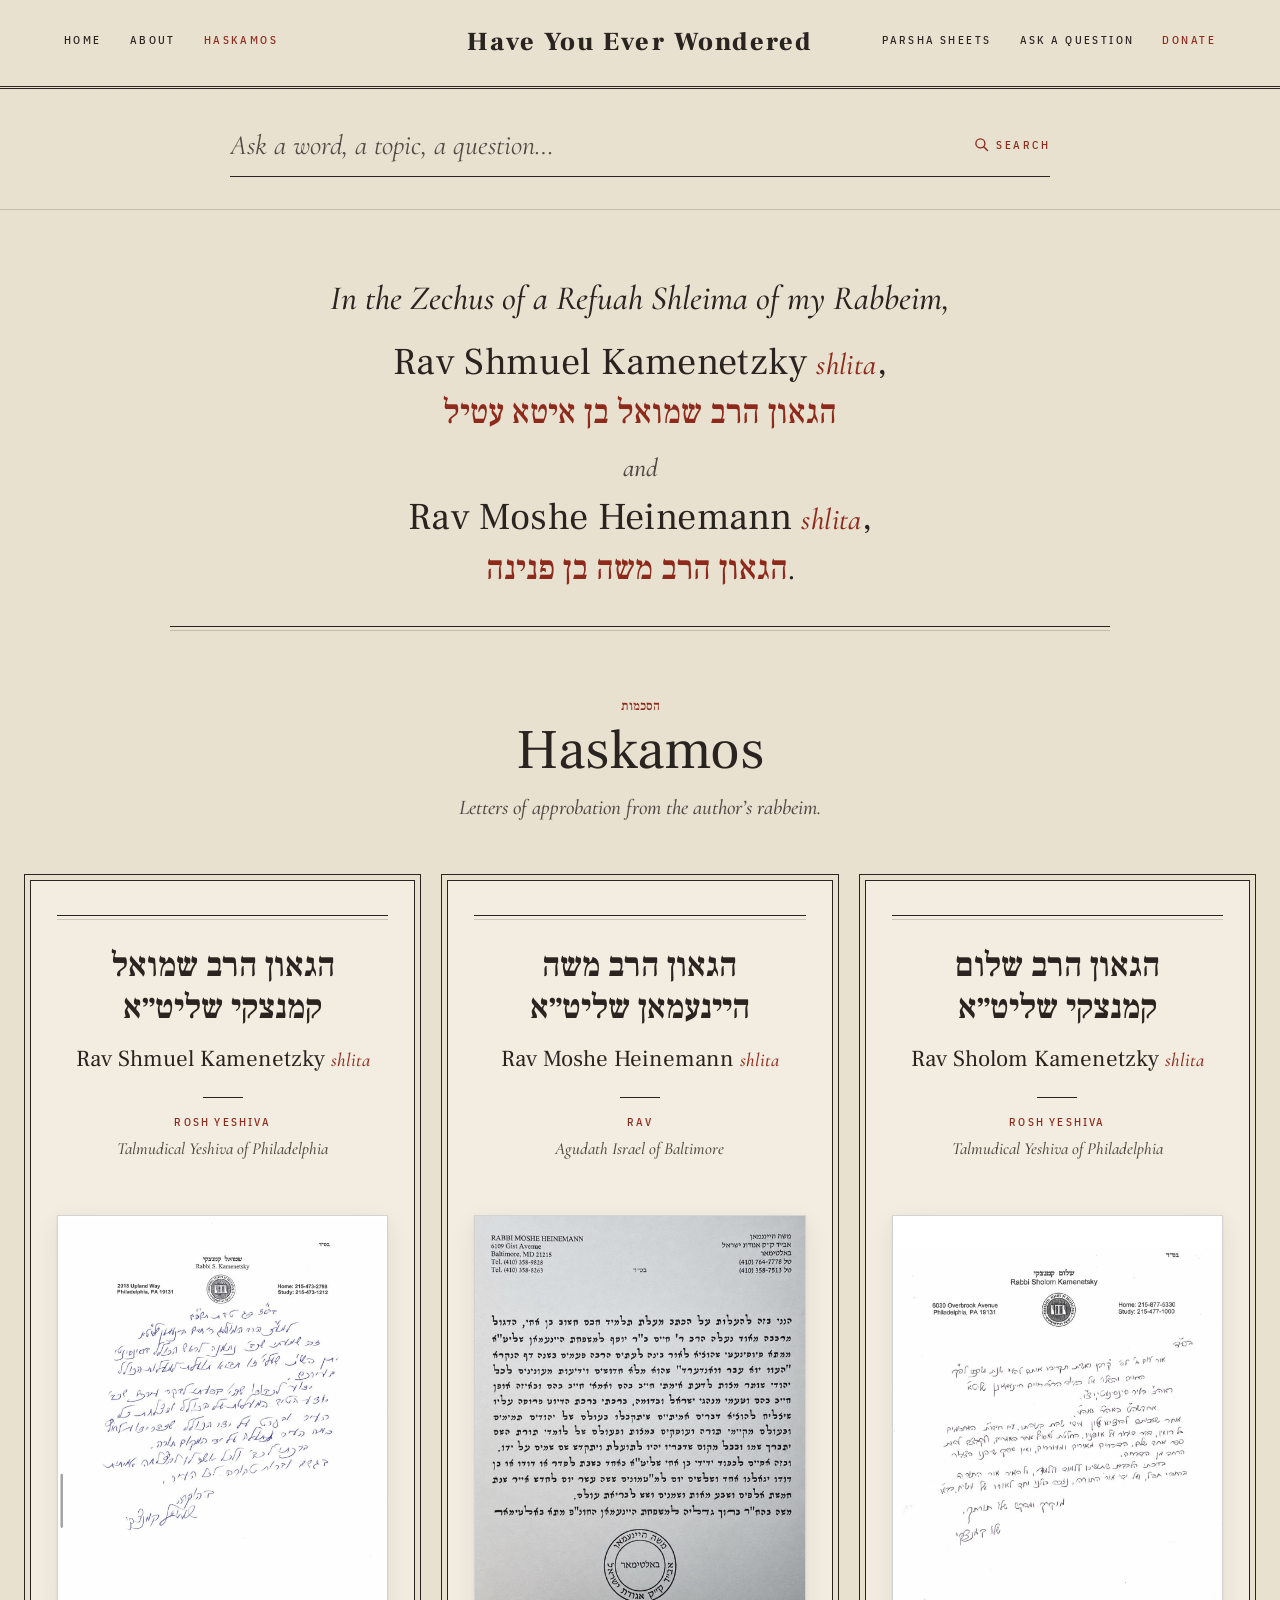
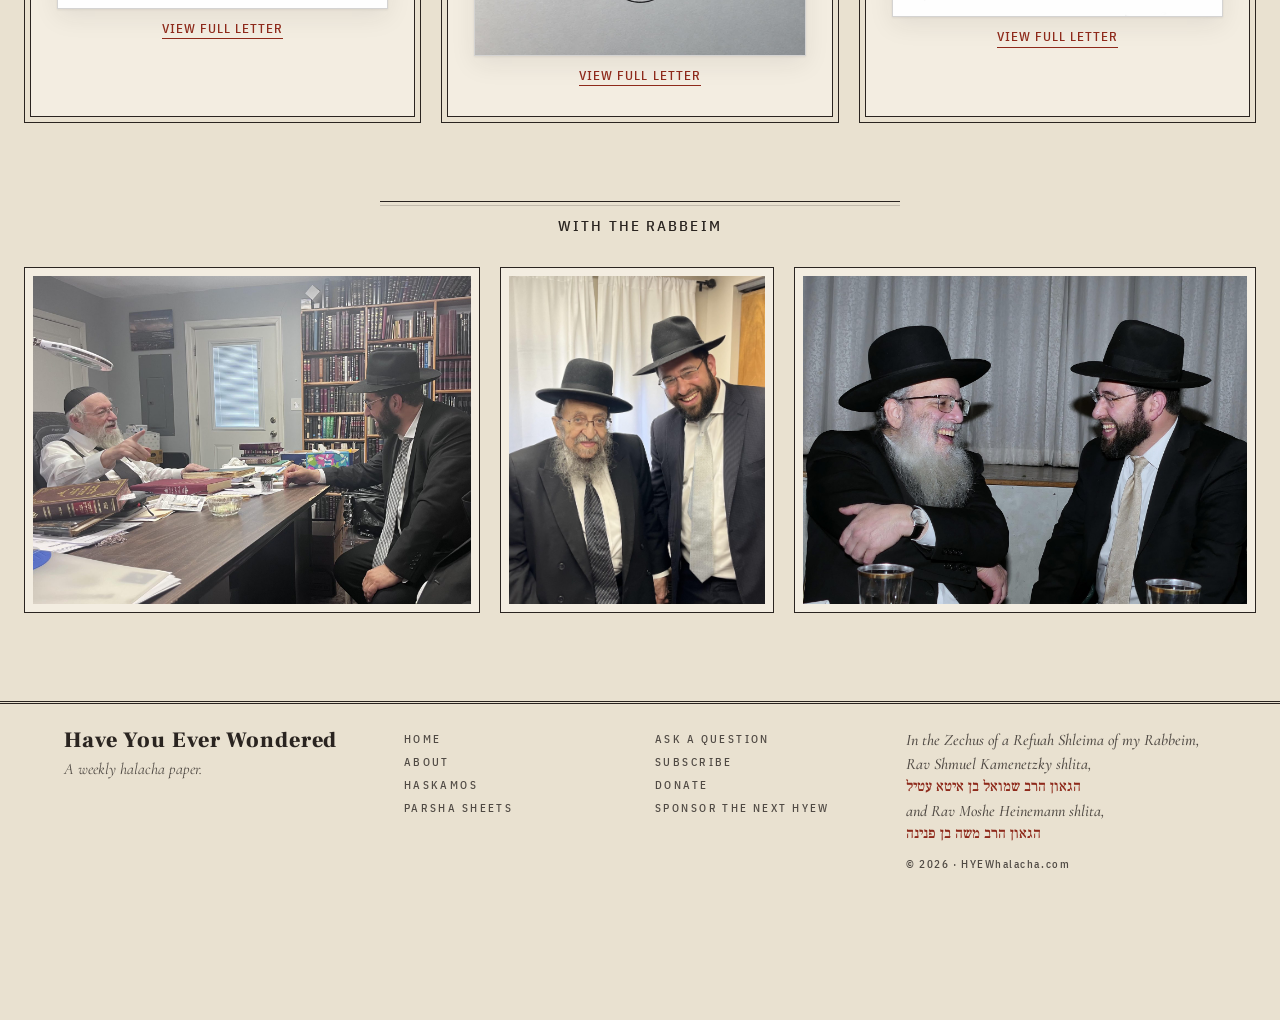
==== commit f66fb360: "Darken muted gray and drop the sample-excerpt label --mut is now #504A44 for stronger contrast, and " ====
--- a/haskamos.html
+++ b/haskamos.html
@@ -7,7 +7,7 @@
   <link rel="preconnect" href="https://fonts.googleapis.com">
   <link rel="preconnect" href="https://fonts.gstatic.com" crossorigin>
   <link href="https://fonts.googleapis.com/css2?family=Cormorant+Garamond:ital,wght@0,400;0,500;0,600;1,400;1,500&family=Frank+Ruhl+Libre:wght@400;500;700;900&family=IBM+Plex+Sans+Condensed:wght@400;500&display=swap" rel="stylesheet">
-  <link rel="stylesheet" href="css/styles.css?v=20261117t">
+  <link rel="stylesheet" href="css/styles.css?v=20261117x">
 </head>
 <body data-page="haskamos" data-base="" data-search="below">
   <div id="site-header"></div>
@@ -87,8 +87,8 @@
     </div>
   </main>
   <div id="site-footer"></div>
-  <script src="js/data.js?v=20261117t"></script>
-  <script src="js/glossary.js?v=20261117t"></script>
-  <script src="js/site.js?v=20261117t"></script>
+  <script src="js/data.js?v=20261117x"></script>
+  <script src="js/glossary.js?v=20261117x"></script>
+  <script src="js/site.js?v=20261117x"></script>
 </body>
 </html>
--- a/css/styles.css
+++ b/css/styles.css
@@ -9,7 +9,7 @@
   --ink: #2A2420;
   --rule: #2A242033;
   --red: #8E2A1B;
-  --mut: #67625C; /* was #6E6862 (4.23:1 on --pg); now 4.64:1 on --pg, 5.18:1 on --sheet */
+  --mut: #504A44; /* was #67625C (4.64:1 on --pg); now 6.72:1 on --pg (≈6.7:1), 7.49:1 on --sheet */
   --wrap: 1240px;
 }
 
@@ -1226,7 +1226,7 @@
 }
 .gl-tip[hidden] { display: none; }
 .gl-he { font: 500 25px/1.2 "Frank Ruhl Libre", serif; color: var(--red); text-align: right; direction: rtl; }
-.gl-term { font: 500 11px/1.2 "IBM Plex Sans Condensed", sans-serif; letter-spacing: .18em; text-transform: uppercase; color: #5E5953; margin: 6px 0 0; padding-bottom: 8px; border-bottom: 1px solid var(--rule); }
+.gl-term { font: 500 11px/1.2 "IBM Plex Sans Condensed", sans-serif; letter-spacing: .18em; text-transform: uppercase; color: var(--mut); margin: 6px 0 0; padding-bottom: 8px; border-bottom: 1px solid var(--rule); }
 .gl-def { margin: 8px 0 0; font: 500 17.5px/1.45 "Cormorant Garamond", serif; color: #221C18; }
 .gl-ar { position: absolute; top: -7px; width: 12px; height: 12px; margin-left: -6px; background: #FBF8F1; border-left: 1px solid var(--ink); border-top: 1px solid var(--ink); transform: rotate(45deg); }
 .gl-tip.above .gl-ar { top: auto; bottom: -7px; transform: rotate(225deg); }
